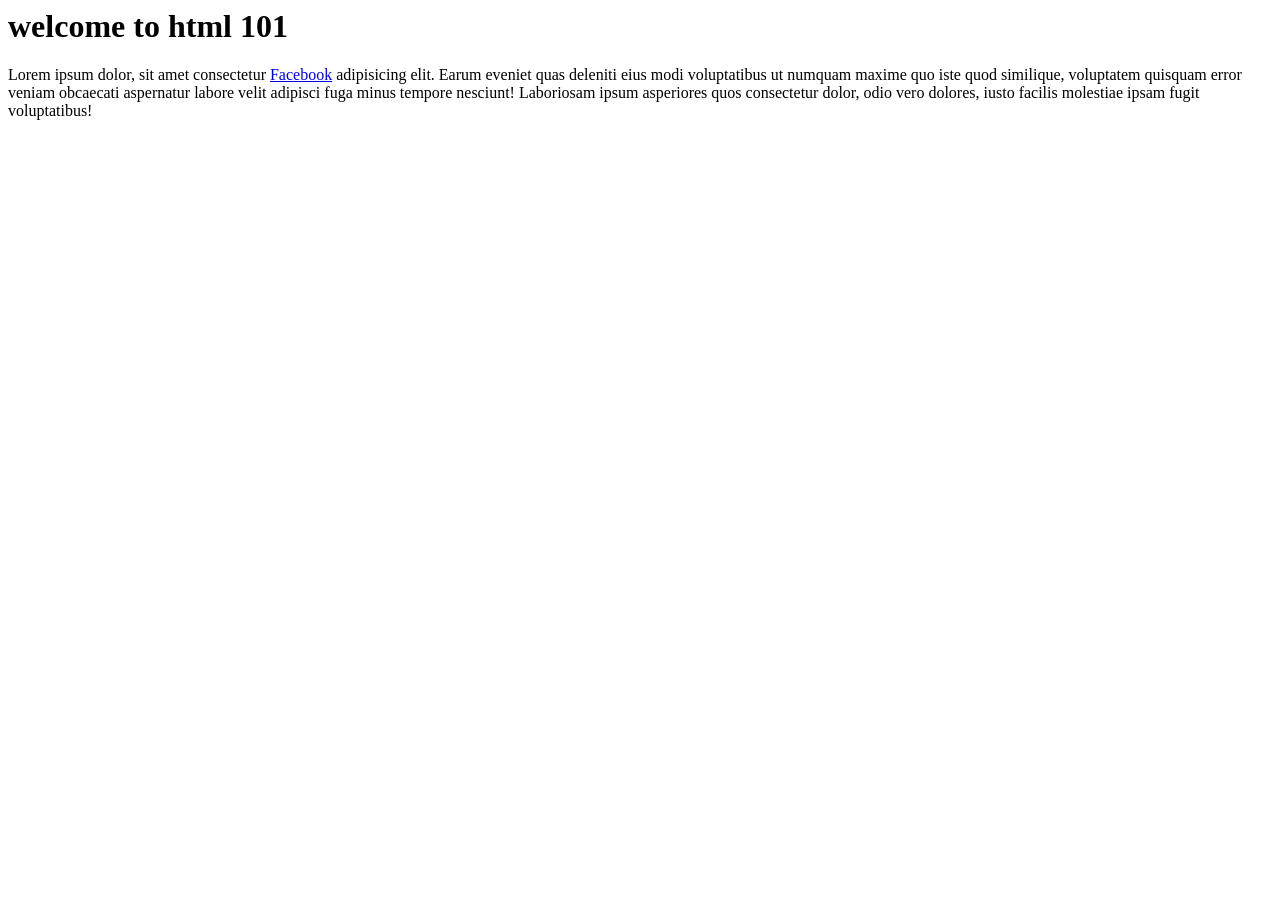
==== index.html @ e1a5ba74 "my first commit" ====
<html>
    <head>
        <title>homepage</title>
    </head>
    <body>
       
         <div>
 <h1>welcome to html 101</h1>
        <p>Lorem ipsum dolor, sit amet consectetur <a href="https://www.facebook.com">Facebook</a> adipisicing elit. Earum eveniet quas deleniti eius modi voluptatibus ut numquam maxime quo iste quod similique, voluptatem quisquam
       error veniam obcaecati aspernatur labore velit adipisci fuga minus tempore nesciunt! Laboriosam ipsum asperiores quos consectetur dolor, odio vero dolores,
         iusto facilis molestiae ipsam fugit voluptatibus!</p>
         </div>
     </body>
</html>
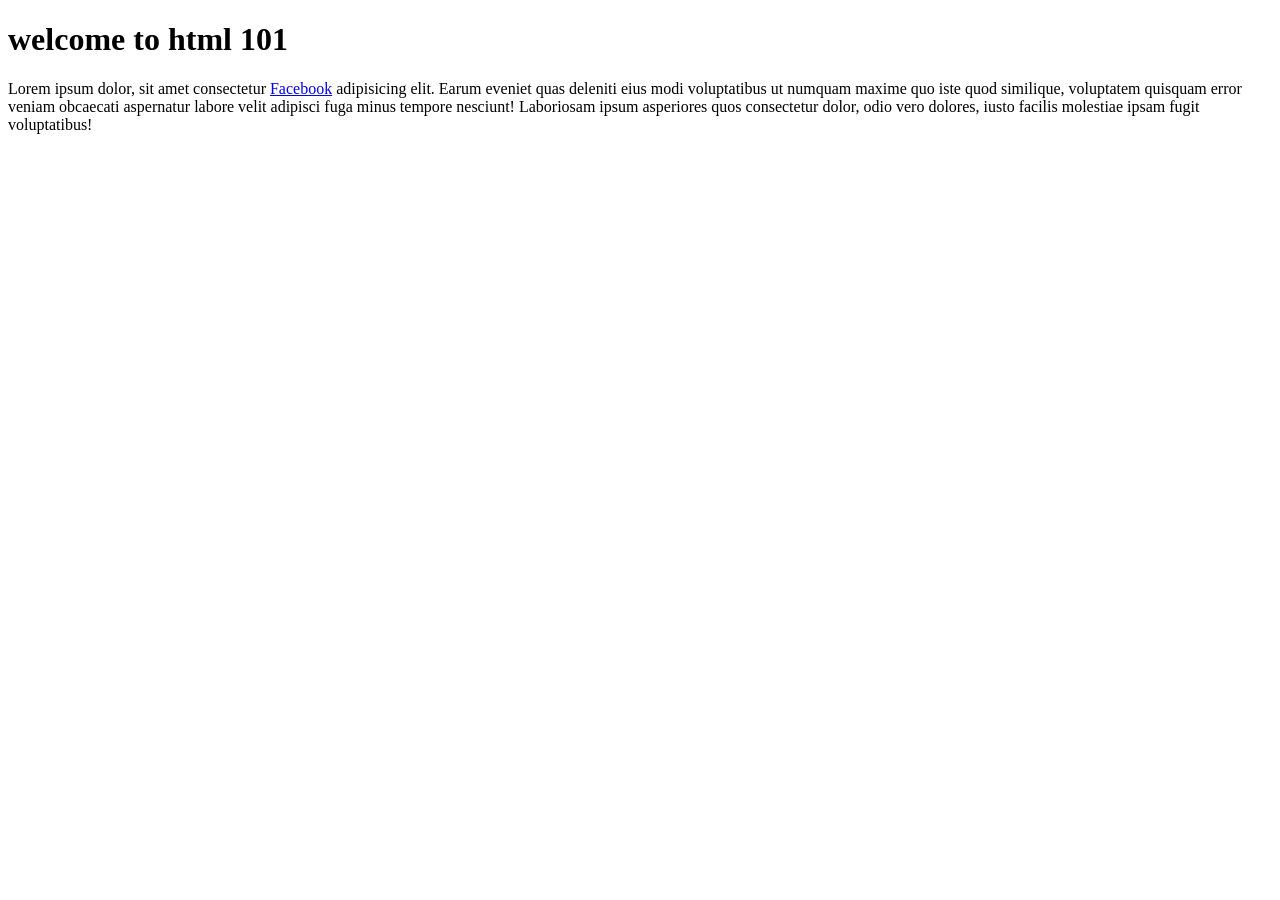
==== commit b417e441: ""my first commit"" ====
--- a/index.html
+++ b/index.html
@@ -1,15 +1,16 @@
-<html>
-    <head>
-        <title>homepage</title>
-    </head>
-    <body>
-       
-         <div>
+<!DOCTYPE html>
+<html lang="en">
+<head>
+    <meta charset="UTF-8">
+    <meta name="viewport" content="width=device-width, initial-scale=1.0">
+    <title>Document</title>
+</head>
+<body>
+ <div>
  <h1>welcome to html 101</h1>
-        <p>Lorem ipsum dolor, sit amet consectetur <a href="https://www.facebook.com">Facebook</a> adipisicing elit. Earum eveniet quas deleniti eius modi voluptatibus ut numquam maxime quo iste quod similique, voluptatem quisquam
-       error veniam obcaecati aspernatur labore velit adipisci fuga minus tempore nesciunt! Laboriosam ipsum asperiores quos consectetur dolor, odio vero dolores,
-         iusto facilis molestiae ipsam fugit voluptatibus!</p>
-         </div>
-     </body>
-</html>
- +    <p>Lorem ipsum dolor, sit amet consectetur <a href="https://www.facebook.com">Facebook</a> adipisicing elit. Earum eveniet quas deleniti eius modi voluptatibus ut numquam maxime quo iste quod similique, voluptatem quisquam
+   error veniam obcaecati aspernatur labore velit adipisci fuga minus tempore nesciunt! Laboriosam ipsum asperiores quos consectetur dolor, odio vero dolores,
+ iusto facilis molestiae ipsam fugit voluptatibus!</p>
+ </div>
+</body>
+</html>
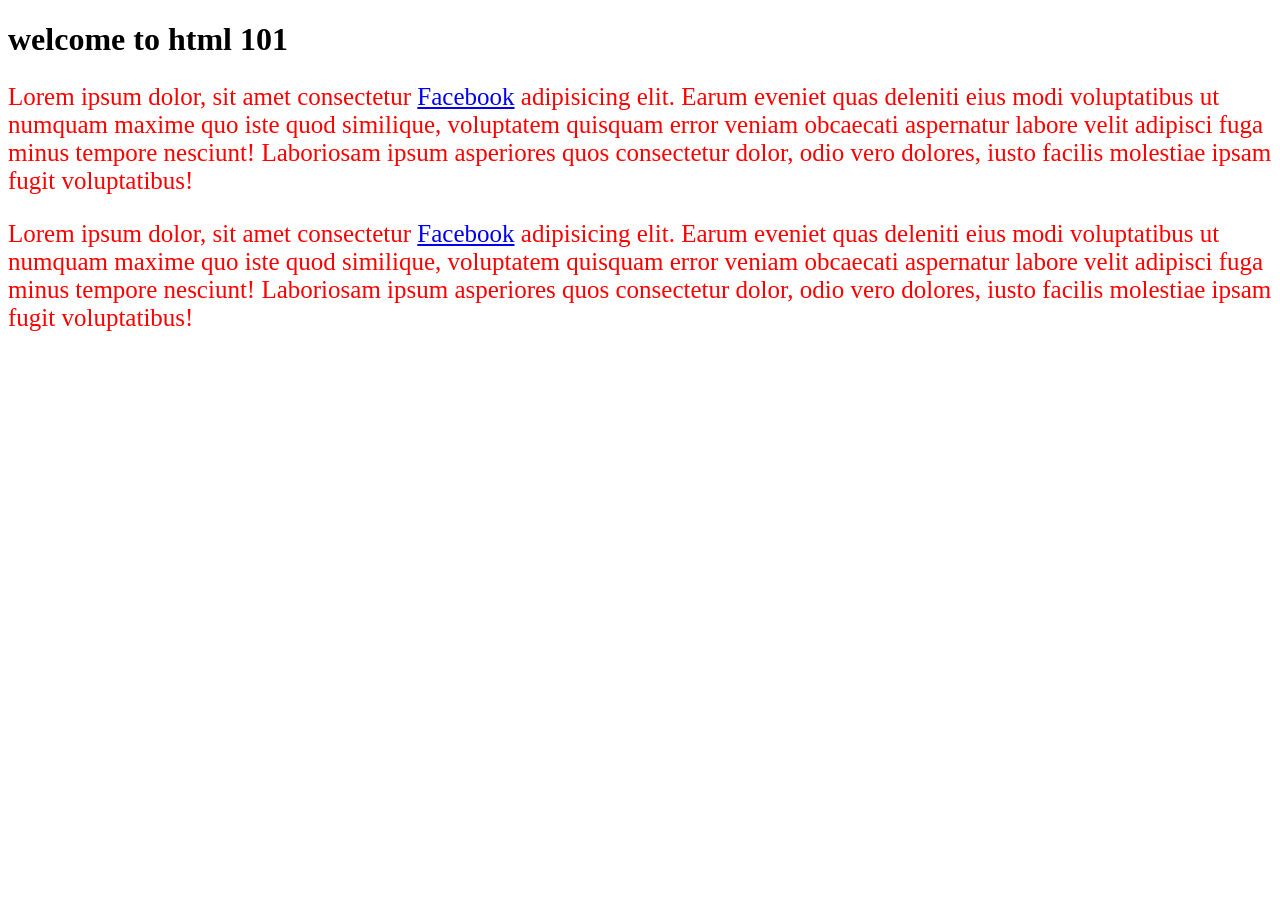
==== commit d7c412a3: "first commit" ====
--- a/index.html
+++ b/index.html
@@ -3,12 +3,16 @@
 <head>
     <meta charset="UTF-8">
     <meta name="viewport" content="width=device-width, initial-scale=1.0">
-    <title>Document</title>
-</head>
+    <title>about page</title>
+    <link rel="stylesheet" href="style.css">
+    </head>
 <body>
- <div>
+    <div>
  <h1>welcome to html 101</h1>
     <p>Lorem ipsum dolor, sit amet consectetur <a href="https://www.facebook.com">Facebook</a> adipisicing elit. Earum eveniet quas deleniti eius modi voluptatibus ut numquam maxime quo iste quod similique, voluptatem quisquam
+   error veniam obcaecati aspernatur labore velit adipisci fuga minus tempore nesciunt! Laboriosam ipsum asperiores quos consectetur dolor, odio vero dolores,
+ iusto facilis molestiae ipsam fugit voluptatibus!</p>
+ <p >Lorem ipsum dolor, sit amet consectetur <a href="https://www.facebook.com">Facebook</a> adipisicing elit. Earum eveniet quas deleniti eius modi voluptatibus ut numquam maxime quo iste quod similique, voluptatem quisquam
    error veniam obcaecati aspernatur labore velit adipisci fuga minus tempore nesciunt! Laboriosam ipsum asperiores quos consectetur dolor, odio vero dolores,
  iusto facilis molestiae ipsam fugit voluptatibus!</p>
  </div>
--- a/style.css
+++ b/style.css
@@ -0,0 +1,3 @@
+p{color: red;
+font-size: 25px
+}
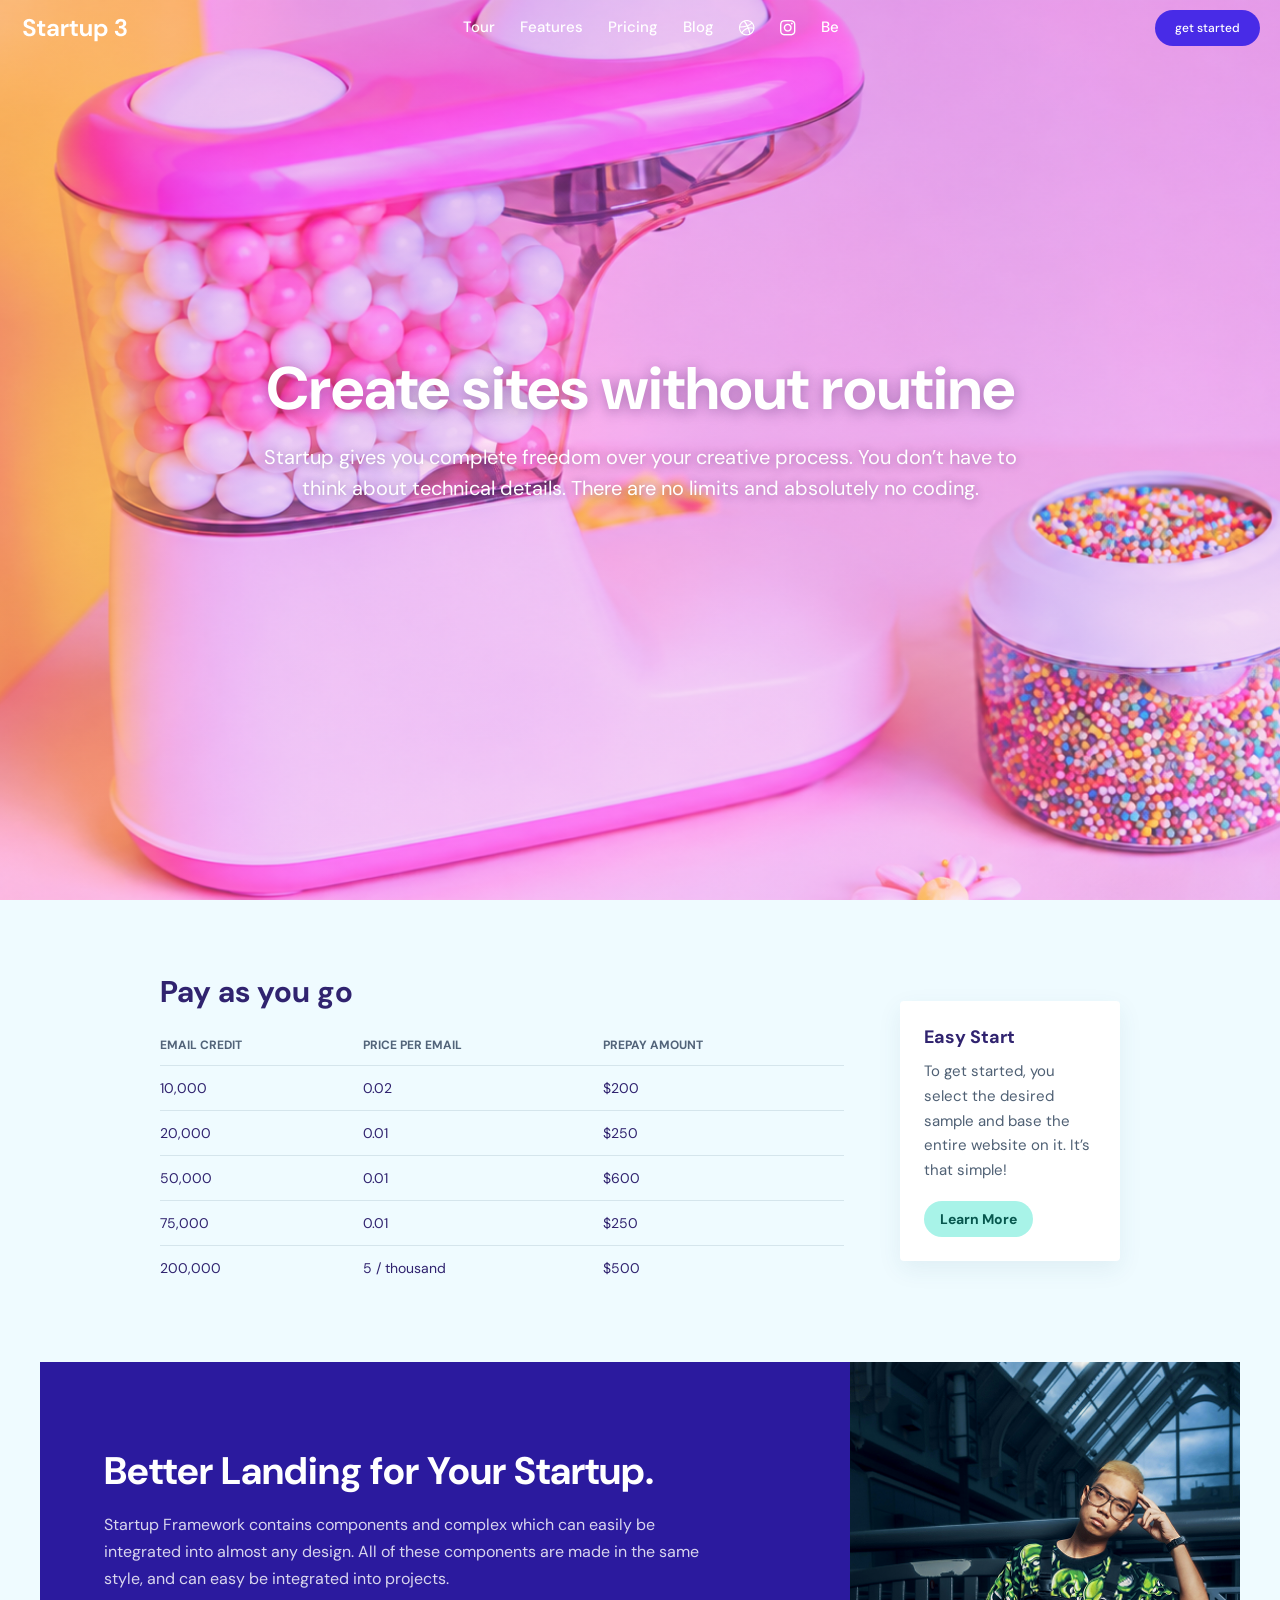
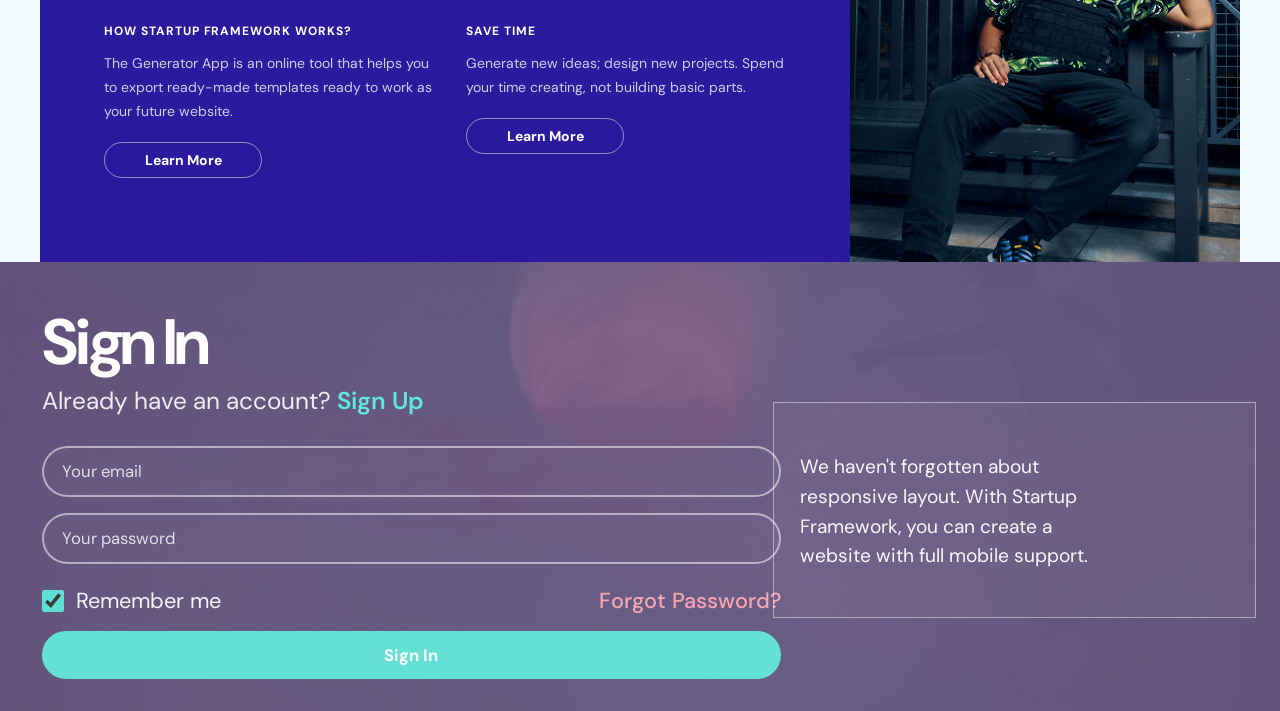
==== commit 84f26630: "Add landing page sections, images and gitignore" ====
--- a/index.html
+++ b/index.html
@@ -3,18 +3,129 @@
 <head>
     <meta charset="UTF-8">
     <meta name="viewport" content="width=device-width, initial-scale=1.0">
-    <title>about page</title>
+    <title>startup header13</title>
     <link rel="stylesheet" href="style.css">
-    </head>
+</head>
 <body>
-    <div>
- <h1>welcome to html 101</h1>
-    <p>Lorem ipsum dolor, sit amet consectetur <a href="https://www.facebook.com">Facebook</a> adipisicing elit. Earum eveniet quas deleniti eius modi voluptatibus ut numquam maxime quo iste quod similique, voluptatem quisquam
-   error veniam obcaecati aspernatur labore velit adipisci fuga minus tempore nesciunt! Laboriosam ipsum asperiores quos consectetur dolor, odio vero dolores,
- iusto facilis molestiae ipsam fugit voluptatibus!</p>
- <p >Lorem ipsum dolor, sit amet consectetur <a href="https://www.facebook.com">Facebook</a> adipisicing elit. Earum eveniet quas deleniti eius modi voluptatibus ut numquam maxime quo iste quod similique, voluptatem quisquam
-   error veniam obcaecati aspernatur labore velit adipisci fuga minus tempore nesciunt! Laboriosam ipsum asperiores quos consectetur dolor, odio vero dolores,
- iusto facilis molestiae ipsam fugit voluptatibus!</p>
+<main id="top">
+ <div class="bg">
+<header>
+<div class="logo-nav">
+<a href="#top" aria-label="Startup home"><img src="./images/white.png" alt="">
+ </a>
  </div>
-</body>
+ <nav aria-label="Main navigation">
+ <ul>
+  <li><a href="#top">Tour</a></li>
+  <li><a href="#features">Features</a></li>
+  <li><a href="#pricing">Pricing</a></li>
+  <li><a href="#">Blog</a></li>
+  <li><img src="./images/fa-dribbble.png" alt="Dribbble"></li>
+  <li><img src="./images/fa-instagram.png" alt="Instagram"></li>
+  <li><a href="#">Be</a></li>
+  </ul>
+  </nav>
+  <div class="call-to-action">
+  <button class="btn-sign">get started</button>
+  </div>
+</header>
+<section class="hero" aria-labelledby="hero-title">
+<h1 id="hero-title">Create sites without routine</h1>
+<p>Startup gives you complete freedom over your creative process. You don’t have to think about technical details. There are no limits and absolutely no coding.</p>
+</section>
+</div>
+<section class="content" id="pricing" aria-labelledby="pricing-title">
+ <div class="pricing-layout">
+ <div class="pricing-main">
+ <h2 id="pricing-title">Pay as you go</h2>
+ <div class="table-wrap">
+ <table class="pricing-table" aria-label="Pay as you go email pricing">
+ <thead>
+  <tr>
+  <th scope="col">Email credit</th>
+  <th scope="col">Price per email</th>
+  <th scope="col">Prepay amount</th>
+  </tr>
+ </thead>
+ <tbody>
+  <tr><td>10,000</td><td>0.02</td><td>$200</td></tr>
+ <tr><td>20,000</td><td>0.01</td><td>$250</td></tr>
+ <tr><td>50,000</td><td>0.01</td><td>$600</td></tr>
+  <tr><td>75,000</td><td>0.01</td><td>$250</td></tr>
+  <tr><td>200,000</td><td>5 / thousand</td><td>$500</td></tr>
+ </tbody>
+ </table>
+  </div>
+</div>
+<aside class="easy-start">
+ <h3>Easy Start</h3>
+ <p>To get started, you select the desired sample and base the entire website on it. It’s that simple!</p>
+ <a href="#" class="learn-more">Learn More</a>
+ </aside>
+ </div>
+</section>
+<section class="feature-showcase" id="features" aria-labelledby="features-title">
+   <div class="feature-layout">
+   <div class="feature-copy">
+   <h2 id="features-title">Better Landing for Your Startup.</h2>
+   <p class="feature-intro">Startup Framework contains components and complex which can easily be integrated into almost any design. All of these components are made in the same style, and can easy be integrated into projects.</p>
+
+ <div class="feature-points">
+  <article class="feature-point">
+  <h3>How Startup Framework Works?</h3>
+  <p>The Generator App is an online tool that helps you to export ready-made templates ready to work as your future website.</p>
+  <a class="feature-link" href="#pricing">Learn More</a>
+ </article>
+
+ <article class="feature-point">
+    <h3>Save Time</h3>
+    <p>Generate new ideas; design new projects. Spend your time creating, not building basic parts.</p>
+    <a class="feature-link" href="#pricing">Learn More</a>
+    </article>
+    </div>
+ </div>
+
+ <div class="feature-photo">
+    <img src="./images/Image.png" alt="Person sitting on a bench under a glass roof" loading="lazy" decoding="async">
+  </div>
+  </div>
+</section>
+
+<section class="signin-section" aria-labelledby="signin-title">
+ <div class="signin-layout">
+ <div class="signin-form-wrap">
+ <h2 id="signin-title">Sign In</h2>
+ <p class="signin-subtitle">Already have an account? <a href="#">Sign Up</a></p>
+
+ <form class="signin-form" action="#">
+ <div class="field-group">
+ <label class="sr-only" for="signin-email">Your email</label>
+  <input id="signin-email" type="email" name="email" placeholder="Your email" aria-label="Your email">
+ </div>
+
+ <div class="field-group">
+    <label class="sr-only" for="signin-password">Your password</label>
+    <input id="signin-password" type="password" name="password" placeholder="Your password" aria-label="Your password">
+ </div>
+
+ <div class="signin-meta">
+    <label class="remember-me" for="remember-me-check">
+    <input id="remember-me-check" type="checkbox" checked>
+    <span>Remember me</span>
+  </label>
+
+  <a href="#" class="forgot-link">Forgot Password?</a>
+  </div>
+
+  <button type="submit" class="signin-button">Sign In</button>
+  </form>
+  </div>
+
+<aside class="signin-note" aria-label="Responsive layout note">
+ <p>We haven't forgotten about responsive layout. With Startup Framework, you can create a website with full mobile support.</p>
+ </aside>
+ </div>
+</section>
+</main>
+ </body>
 </html>
--- a/style.css
+++ b/style.css
@@ -1,3 +1,538 @@
-p{color: red;
-font-size: 25px
-}+@import url('https://fonts.googleapis.com/css2?family=DM+Sans:ital,opsz,wght@0,9..40,100..1000;1,9..40,100..1000&display=swap');
+*{
+ font-family: 'DM Sans', sans-serif;
+}
+html, body{
+ margin: 0 !important;
+ padding: 0 !important;
+}
+
+.bg{
+  min-height: 100vh;
+  background-color: #f3a9e7;
+  background-image:
+  linear-gradient(rgba(242, 104, 211, 0.25),
+  rgba(255, 198, 231, 0.25)),
+   url("./images/image\ background.png");
+  background-position: center;
+  background-size: cover;
+  background-repeat: no-repeat;
+  margin-top:0;
+  position: relative;
+ }
+ 
+header {
+display: flex;
+justify-content: space-between;
+}
+
+ nav ul {
+ display:flex;
+ }
+
+ nav ul li {
+ list-style: none;
+ margin-right: 25px;
+ }
+
+ nav ul li a {
+ text-decoration: none;
+ cursor: pointer;
+ color: #FFFFFF;
+ font-weight:500;
+ font-size: 15px;
+ }
+ .logo-nav{
+  margin: 18px 0px 0px 20px;
+  }
+
+ nav ul li img{
+ margin: 4px 0 0 0;
+ }
+   
+ .btn-sign{
+  outline: none;
+  box-shadow: none;
+  border: 0;
+  background:#ffffff;
+  color:#ffffff;
+  font-weight:500;
+  cursor: pointer;
+  font-size: 12px;
+  background-color: #482BE7;
+  padding:10px 20px;
+  border-radius:25px;
+  margin:  10px 20px 0 0;
+ }
+
+ .btn-sign:hover{
+  outline: none;
+  box-shadow: none;
+  border: 0;
+  background-color: #361bbd;
+  transform: translateY(-2px);
+  font-weight:500;
+  cursor: pointer;
+  font-size: 12px;
+  padding:10px 20px;
+  border-radius:25px;
+  margin:  10px 20px 0 0;
+} 
+
+ .hero{
+  position: absolute;
+  top: 50%;
+  left: 50%;
+  transform: translate(-50%, -50%);
+  text-align: center;
+  width: min(90vw, 760px);
+ }
+
+ .hero h1{
+  font-size: 60px;
+  line-height: 1.1;
+  color:#FFFFFF;
+  margin: 0;
+  text-shadow: 0 2px 14px rgba(54, 16, 85, 0.4);
+ }
+
+ .hero p{
+  font-size: 20px;
+  line-height: 1.55;
+  color:#FFFFFF;
+  margin: 20px 0;
+  margin-bottom:40px;
+  text-shadow: 0 1px 10px rgba(54, 16, 85, 0.45);
+ }
+
+ .content{
+  padding: 72px 24px;
+  background-color: #effbff;
+  background-repeat: no-repeat;
+  background-position: center;
+  background-size: cover;
+ }
+
+ .pricing-layout{
+  display: grid;
+  grid-template-columns: minmax(0, 1fr) 220px;
+  align-items: center;
+  gap: 56px;
+  max-width: 960px;
+  margin: 0 auto;
+ }
+
+ .pricing-main h2{
+  margin: 0 0 26px;
+  color: #30236f;
+  font-size: 30px;
+ }
+
+ .table-wrap{
+  overflow-x: auto;
+ }
+
+ .pricing-table{
+  width: 100%;
+  min-width: 440px;
+  border-collapse: collapse;
+  color: #30236f;
+  text-align: left;
+ }
+
+ .pricing-table th{
+  padding: 0 14px 12px 0;
+  border-bottom: 1px solid #d5e5ec;
+  color: #52647a;
+  font-size: 12px;
+  font-weight: 700;
+  text-transform: uppercase;
+ }
+
+ .pricing-table td{
+  padding: 13px 14px 13px 0;
+  border-bottom: 1px solid #d5e5ec;
+  font-size: 14px;
+ }
+
+ .pricing-table tbody tr:last-child td{
+  border-bottom: 0;
+ }
+
+ .easy-start{
+  padding: 24px;
+  border-radius: 4px;
+  background-color: #ffffff;
+  box-shadow: 0 8px 24px rgba(35, 91, 112, 0.08);
+ }
+
+ .easy-start h3{
+  margin: 0 0 10px;
+  color: #30236f;
+  font-size: 18px;
+ }
+
+ .easy-start p{
+  margin: 0 0 18px;
+  color: #4f6074;
+  font-size: 15px;
+  line-height: 1.65;
+ }
+
+ .learn-more{
+  display: inline-block;
+  padding: 9px 16px;
+  border-radius: 20px;
+  background-color: #a8f3e8;
+  color: #07574e;
+  font-size: 14px;
+  font-weight: 700;
+  text-decoration: none;
+ }
+
+ .learn-more:hover{
+  background-color: #79e7d4;
+ }
+
+body {
+  overflow-x: hidden;
+}
+
+.feature-showcase{
+  padding: 0;
+  background-color: #effbff;
+}
+
+.feature-layout{
+  display: grid;
+  grid-template-columns: minmax(0, 2.7fr) minmax(0, 1.3fr);
+  max-width: 1200px;
+  margin: 0 auto;
+  background-color: #2b1a9e;
+  color: #ffffff;
+  min-height: 500px;
+}
+
+.feature-copy{
+  padding: 56px 52px 52px 64px;
+  display: flex;
+  flex-direction: column;
+  justify-content: center;
+}
+
+.feature-copy h2{
+  margin: 0 0 18px;
+  font-size: clamp(2.1rem, 3vw, 3.2rem);
+  line-height: 1.1;
+  font-weight: 700;
+  color: #ffffff;
+}
+
+.feature-intro{
+  max-width: 620px;
+  margin: 0 0 30px;
+  color: rgba(255, 255, 255, 0.82);
+  font-size: 16px;
+  line-height: 1.7;
+}
+
+.feature-points{
+  display: grid;
+  grid-template-columns: repeat(2, minmax(0, 1fr));
+  gap: 28px 30px;
+}
+
+.feature-point h3{
+  margin: 0 0 12px;
+  font-size: 12px;
+  line-height: 1.5;
+  letter-spacing: 0.08em;
+  text-transform: uppercase;
+  font-weight: 700;
+  color: #ffffff;
+}
+
+.feature-point p{
+  margin: 0 0 18px;
+  color: rgba(255, 255, 255, 0.78);
+  font-size: 14px;
+  line-height: 1.7;
+}
+
+.feature-link{
+  display: inline-flex;
+  align-items: center;
+  justify-content: center;
+  min-width: 120px;
+  padding: 8px 18px;
+  border: 1px solid rgba(255, 255, 255, 0.5);
+  border-radius: 999px;
+  color: #ffffff;
+  background: transparent;
+  font-size: 14px;
+  font-weight: 700;
+  text-decoration: none;
+  transition: all 0.2s ease;
+}
+
+.feature-link:hover,
+.feature-link:focus-visible {
+  background: rgba(255, 255, 255, 0.14);
+  border-color: rgba(255, 255, 255, 0.8);
+  text-decoration: none;
+}
+
+.feature-photo{
+  position: relative;
+  min-height: 100%;
+  overflow: hidden;
+}
+
+.feature-photo img{
+  position: absolute;
+  inset: 0;
+  width: 100%;
+  height: 100%;
+  object-fit: cover;
+  object-position: center;
+  display: block;
+  filter: contrast(1.08) brightness(0.96);
+}
+
+.signin-section {
+  position: relative;
+  padding: 52px 24px 32px;
+  background-image:
+    linear-gradient(rgba(89, 62, 122, 0.72), rgba(89, 62, 122, 0.72)),
+    url("./images/Background.png");
+  background-position: center;
+  background-size: cover;
+  background-repeat: no-repeat;
+  overflow: hidden;
+}
+
+.signin-layout {
+  max-width: 1280px;
+  margin: 0 auto;
+  display: grid;
+  grid-template-columns: minmax(0, 1.55fr) minmax(0, 0.9fr);
+  gap: clamp(40px, 5vw, 110px);
+  align-items: center;
+}
+
+.signin-form-wrap {
+  width: min(100%, 860px);
+  padding-left: 18px;
+}
+
+.signin-form-wrap h2 {
+  margin: 0 0 12px;
+  color: #ffffff;
+  font-size: clamp(3.2rem, 5vw, 6rem);
+  line-height: 0.9;
+  font-weight: 700;
+  letter-spacing: -0.05em;
+}
+
+.signin-subtitle {
+  margin: 0 0 28px;
+  color: rgba(255, 255, 255, 0.9);
+  font-size: clamp(1.3rem, 1.9vw, 2rem);
+  line-height: 1.4;
+}
+
+.signin-subtitle a {
+  color: #5fe8df;
+  text-decoration: none;
+  font-weight: 600;
+}
+
+.signin-form {
+  display: flex;
+  flex-direction: column;
+  gap: 16px;
+}
+
+.field-group input {
+  width: 100%;
+  box-sizing: border-box;
+  padding: 12px 18px;
+  border-radius: 999px;
+  border: 2px solid rgba(255, 255, 255, 0.52);
+  background: rgba(255, 255, 255, 0.02);
+  color: #ffffff;
+  font-size: clamp(0.95rem, 1.3vw, 1.4rem);
+  line-height: 1.4;
+  outline: none;
+  transition: border-color 0.2s ease, box-shadow 0.2s ease, background-color 0.2s ease;
+}
+
+.field-group input::placeholder {
+  color: rgba(255, 255, 255, 0.8);
+}
+
+.field-group input:focus {
+  border-color: rgba(140, 233, 255, 0.95);
+  box-shadow: 0 0 0 3px rgba(110, 224, 255, 0.2);
+  background: rgba(255, 255, 255, 0.04);
+}
+
+.signin-meta {
+  display: flex;
+  align-items: center;
+  justify-content: space-between;
+  gap: 18px;
+  margin-top: 6px;
+  color: #ffffff;
+  font-size: clamp(1.2rem, 1.7vw, 1.8rem);
+}
+
+.remember-me {
+  display: inline-flex;
+  align-items: center;
+  gap: 12px;
+  color: rgba(255, 255, 255, 0.94);
+  cursor: pointer;
+}
+
+.remember-me input {
+  width: 22px;
+  height: 22px;
+  accent-color: #5fe0d4;
+  margin: 0;
+}
+
+.forgot-link {
+  color: #f9a6b3;
+  text-decoration: none;
+  font-weight: 500;
+}
+
+.signin-button {
+  display: inline-flex;
+  align-items: center;
+  justify-content: center;
+  width: 100%;
+  min-height: 48px;
+  padding: 10px 20px;
+  border-radius: 999px;
+  border: 0;
+  background: #63e1d5;
+  color: #ffffff;
+  font-size: clamp(1rem, 1.3vw, 1.5rem);
+  font-weight: 700;
+  cursor: pointer;
+  transition: background-color 0.2s ease, transform 0.2s ease;
+}
+
+.signin-button:hover,
+.signin-button:focus-visible {
+  background: #4adcc8;
+  transform: translateY(-1px);
+}
+
+.signin-note {
+  width: min(100%, 430px);
+  justify-self: end;
+  align-self: center;
+  display: flex;
+  align-items: center;
+  min-height: 170px;
+  padding: 24px 26px 20px;
+  border: 1px solid rgba(255, 255, 255, 0.45);
+  background: rgba(255, 255, 255, 0.04);
+  margin-top: 26px;
+  margin-left: 58px;
+}
+
+.signin-note p {
+  margin: 0;
+  color: rgba(255, 255, 255, 0.96);
+  font-size: clamp(1.15rem, 1.5vw, 1.8rem);
+  line-height: 1.55;
+  max-width: 320px;
+}
+
+.sr-only {
+  position: absolute;
+  width: 1px;
+  height: 1px;
+  padding: 0;
+  margin: -1px;
+  overflow: hidden;
+  clip: rect(0, 0, 0, 0);
+  white-space: nowrap;
+  border: 0;
+}
+
+@media (max-width: 700px){
+  .hero h1{
+   font-size: 36px;
+  }
+
+  .hero p{
+   font-size: 17px;
+  }
+
+  .content{
+   padding: 48px 20px;
+   background-repeat: no-repeat;
+   background-position: center;
+   background-size: cover;
+  }
+
+  .pricing-layout{
+   grid-template-columns: 1fr;
+   gap: 28px;
+  }
+
+  .pricing-main h2{
+   font-size: 26px;
+  }
+
+  .feature-layout{
+   grid-template-columns: 1fr;
+   min-height: auto;
+  }
+
+  .feature-copy{
+   padding: 32px 24px;
+  }
+
+  .feature-copy h2{
+   font-size: 28px;
+  }
+
+  .feature-points{
+   grid-template-columns: 1fr;
+   gap: 24px;
+  }
+
+  .feature-photo{
+   min-height: 360px;
+  }
+
+  .signin-section {
+    padding: 72px 20px;
+  }
+
+  .signin-layout {
+    grid-template-columns: 1fr;
+    gap: 30px;
+  }
+
+  .signin-form-wrap,
+  .signin-note {
+    width: 100%;
+    justify-self: stretch;
+  }
+
+  .signin-meta {
+    flex-wrap: wrap;
+    justify-content: space-between;
+  }
+
+  .signin-button {
+    width: 100%;
+  }
+ }
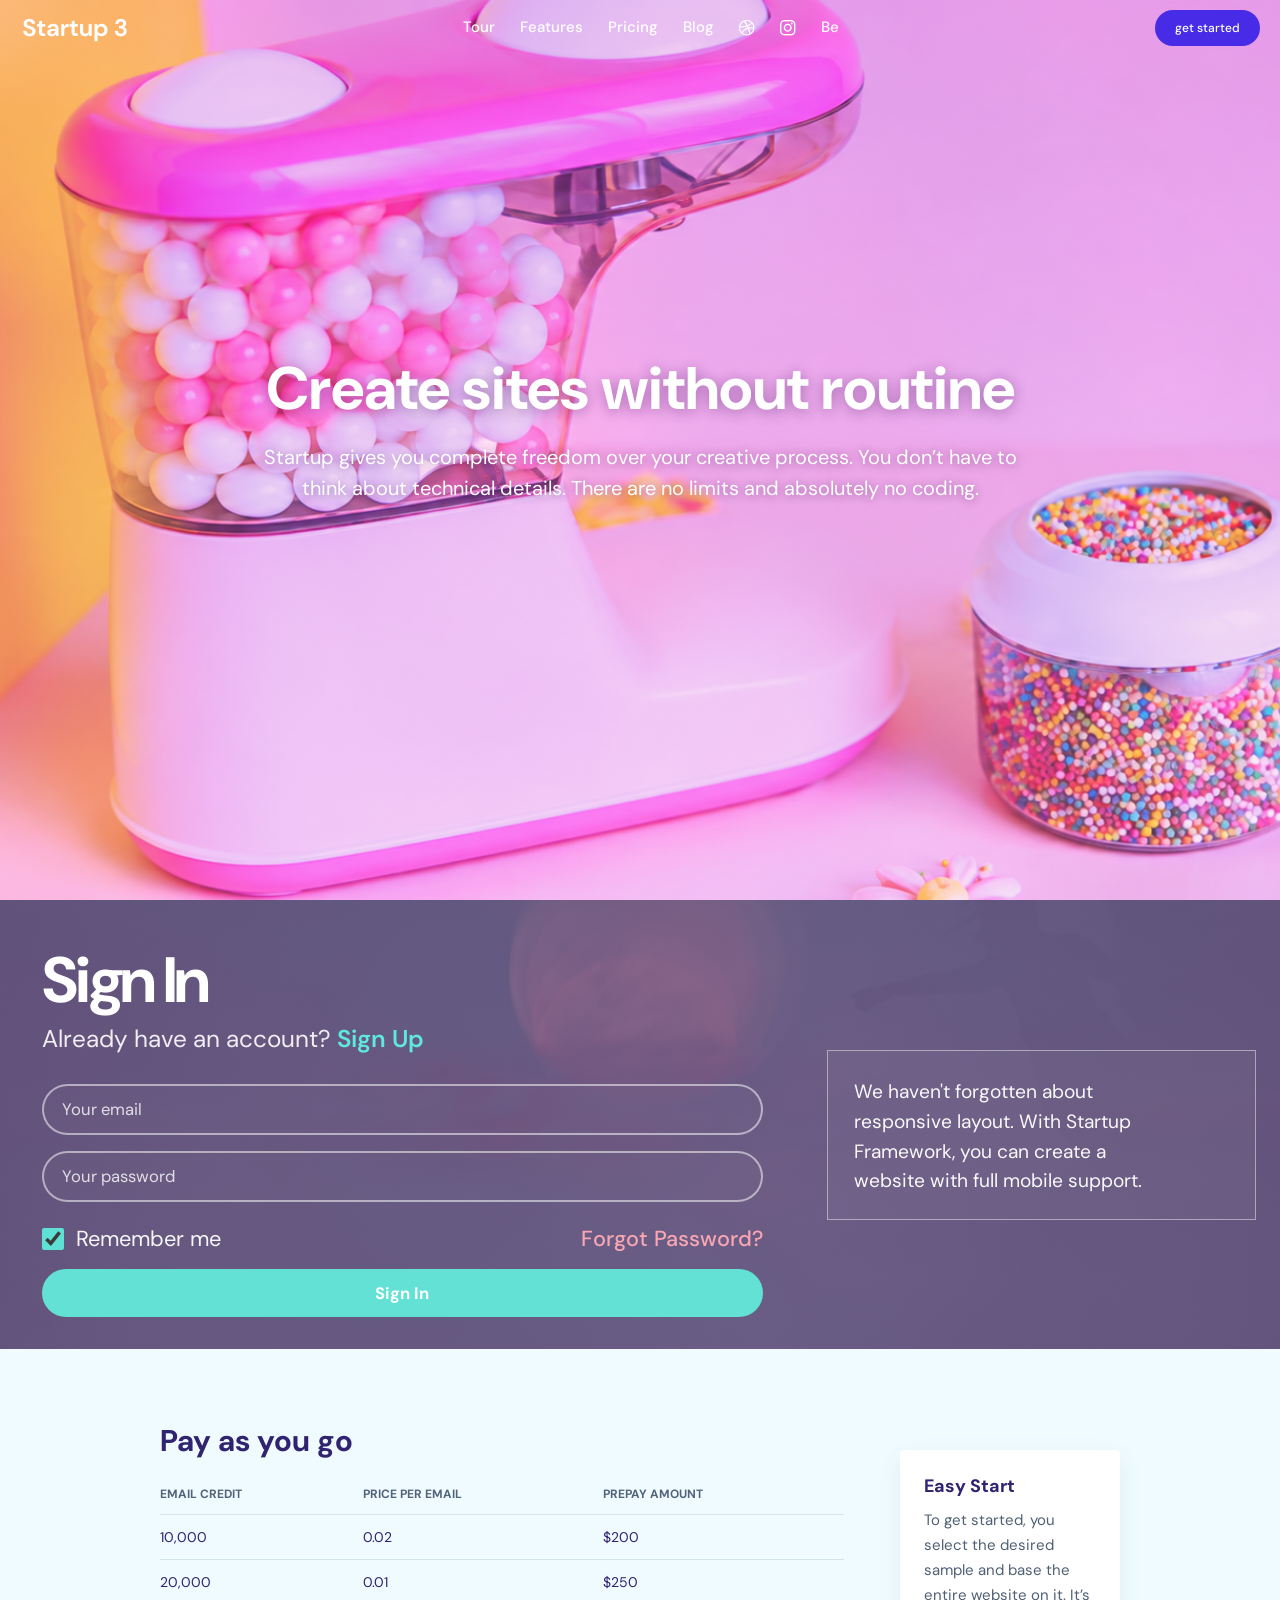
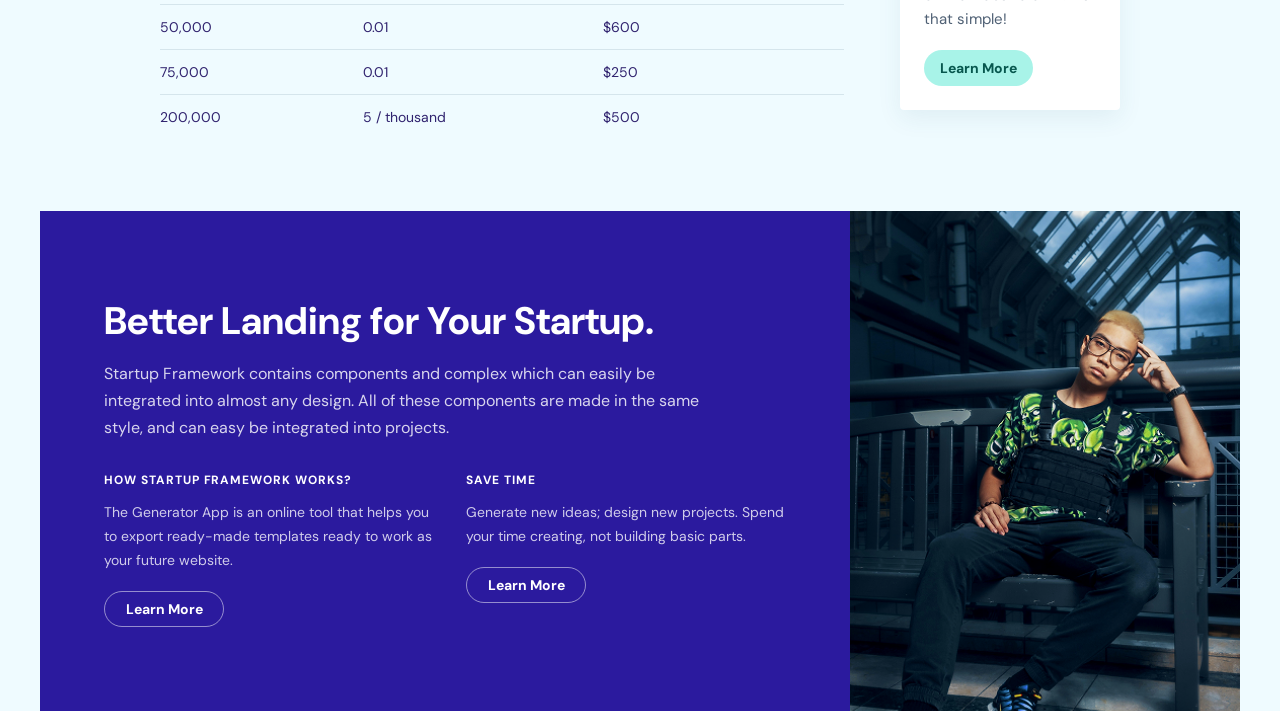
==== commit 6d95953e: "Improve responsive layout and move sign-in section" ====
--- a/index.html
+++ b/index.html
@@ -34,6 +34,41 @@
 <p>Startup gives you complete freedom over your creative process. You don’t have to think about technical details. There are no limits and absolutely no coding.</p>
 </section>
 </div>
+<section class="signin-section" aria-labelledby="signin-title">
+ <div class="signin-layout">
+ <div class="signin-form-wrap">
+ <h2 id="signin-title">Sign In</h2>
+ <p class="signin-subtitle">Already have an account? <a href="#">Sign Up</a></p>
+
+ <form class="signin-form" action="#">
+ <div class="field-group">
+ <label class="sr-only" for="signin-email">Your email</label>
+  <input id="signin-email" type="email" name="email" placeholder="Your email" aria-label="Your email">
+ </div>
+
+ <div class="field-group">
+    <label class="sr-only" for="signin-password">Your password</label>
+    <input id="signin-password" type="password" name="password" placeholder="Your password" aria-label="Your password">
+ </div>
+
+ <div class="signin-meta">
+    <label class="remember-me" for="remember-me-check">
+    <input id="remember-me-check" type="checkbox" checked>
+    <span>Remember me</span>
+  </label>
+
+  <a href="#" class="forgot-link">Forgot Password?</a>
+  </div>
+
+  <button type="submit" class="signin-button">Sign In</button>
+  </form>
+  </div>
+
+<aside class="signin-note" aria-label="Responsive layout note">
+ <p>We haven't forgotten about responsive layout. With Startup Framework, you can create a website with full mobile support.</p>
+ </aside>
+ </div>
+</section>
 <section class="content" id="pricing" aria-labelledby="pricing-title">
  <div class="pricing-layout">
  <div class="pricing-main">
@@ -91,41 +126,6 @@
   </div>
 </section>
 
-<section class="signin-section" aria-labelledby="signin-title">
- <div class="signin-layout">
- <div class="signin-form-wrap">
- <h2 id="signin-title">Sign In</h2>
- <p class="signin-subtitle">Already have an account? <a href="#">Sign Up</a></p>
-
- <form class="signin-form" action="#">
- <div class="field-group">
- <label class="sr-only" for="signin-email">Your email</label>
-  <input id="signin-email" type="email" name="email" placeholder="Your email" aria-label="Your email">
- </div>
-
- <div class="field-group">
-    <label class="sr-only" for="signin-password">Your password</label>
-    <input id="signin-password" type="password" name="password" placeholder="Your password" aria-label="Your password">
- </div>
-
- <div class="signin-meta">
-    <label class="remember-me" for="remember-me-check">
-    <input id="remember-me-check" type="checkbox" checked>
-    <span>Remember me</span>
-  </label>
-
-  <a href="#" class="forgot-link">Forgot Password?</a>
-  </div>
-
-  <button type="submit" class="signin-button">Sign In</button>
-  </form>
-  </div>
-
-<aside class="signin-note" aria-label="Responsive layout note">
- <p>We haven't forgotten about responsive layout. With Startup Framework, you can create a website with full mobile support.</p>
- </aside>
- </div>
-</section>
 </main>
  </body>
 </html>
--- a/style.css
+++ b/style.css
@@ -1,8 +1,9 @@
 @import url('https://fonts.googleapis.com/css2?family=DM+Sans:ital,opsz,wght@0,9..40,100..1000;1,9..40,100..1000&display=swap');
 *{
+ box-sizing: border-box;
  font-family: 'DM Sans', sans-serif;
 }
-html, body{
+html, body{ 
  margin: 0 !important;
  padding: 0 !important;
 }
@@ -322,6 +323,7 @@
 
 .signin-form-wrap {
   width: min(100%, 860px);
+  box-sizing: border-box;
   padding-left: 18px;
 }
 
@@ -433,6 +435,7 @@
 
 .signin-note {
   width: min(100%, 430px);
+  box-sizing: border-box;
   justify-self: end;
   align-self: center;
   display: flex;
@@ -441,8 +444,6 @@
   padding: 24px 26px 20px;
   border: 1px solid rgba(255, 255, 255, 0.45);
   background: rgba(255, 255, 255, 0.04);
-  margin-top: 26px;
-  margin-left: 58px;
 }
 
 .signin-note p {
@@ -465,74 +466,199 @@
   border: 0;
 }
 
-@media (max-width: 700px){
-  .hero h1{
-   font-size: 36px;
-  }
-
-  .hero p{
-   font-size: 17px;
-  }
-
-  .content{
-   padding: 48px 20px;
-   background-repeat: no-repeat;
-   background-position: center;
-   background-size: cover;
-  }
-
-  .pricing-layout{
-   grid-template-columns: 1fr;
-   gap: 28px;
-  }
-
-  .pricing-main h2{
-   font-size: 26px;
-  }
-
-  .feature-layout{
-   grid-template-columns: 1fr;
-   min-height: auto;
-  }
-
-  .feature-copy{
-   padding: 32px 24px;
-  }
-
-  .feature-copy h2{
-   font-size: 28px;
-  }
-
-  .feature-points{
-   grid-template-columns: 1fr;
-   gap: 24px;
-  }
-
-  .feature-photo{
-   min-height: 360px;
+@media (max-width: 700px)
+{ .bg {
+ min-height: 100vh;
+ min-height: 100svh;
+ display: flex;
+ flex-direction: column;
+}
+
+  header {
+  flex-direction: column;
+  align-items: center;
+  gap: 10px;
+  padding: 16px 16px 0;
+  }
+
+  .logo-nav {
+    margin: 0;
+  }
+
+  nav {
+    width: 100%;
+  }
+
+  nav ul {
+    flex-wrap: wrap;
+    justify-content: center;
+    gap: 10px 16px;
+    margin: 0;
+    padding: 0;
+  }
+
+  nav ul li {
+    margin: 0;
+  }
+
+  nav ul li a {
+    font-size: 14px;
+  }
+
+  nav ul li img {
+    display: block;
+    max-width: 20px;
+    height: auto;
+  }
+
+  .btn-sign,
+  .btn-sign:hover {
+    margin: 0;
+  }
+
+  .hero {
+    position: relative;
+    top: auto;
+    left: auto;
+    transform: none;
+    width: 100%;
+    box-sizing: border-box;
+    margin: auto 0;
+    padding: 40px 20px;
+  }
+
+  .hero h1 {
+    font-size: clamp(2rem, 8vw, 3rem);
+  }
+
+  .hero p {
+    font-size: clamp(1rem, 4vw, 1.125rem);
+    margin: 18px 0 0;
+  }
+
+  .content {
+    padding: 48px 20px;
+  }
+
+  .pricing-layout {
+    grid-template-columns: minmax(0, 1fr);
+    gap: 28px;
+  }
+
+  .pricing-main,
+  .easy-start {
+    min-width: 0;
+  }
+
+  .pricing-main h2 {
+    font-size: clamp(1.5rem, 6vw, 1.75rem);
+  }
+
+  .table-wrap {
+    max-width: 100%;
+  }
+
+  .feature-layout {
+    grid-template-columns: minmax(0, 1fr);
+    min-height: auto;
+  }
+
+  .feature-copy {
+    padding: clamp(28px, 7vw, 40px) 20px;
+  }
+
+  .feature-copy h2 {
+    font-size: clamp(1.75rem, 7vw, 2rem);
+  }
+
+  .feature-points {
+    grid-template-columns: minmax(0, 1fr);
+    gap: 24px;
+  }
+
+  .feature-photo {
+    min-height: clamp(220px, 65vw, 360px);
   }
 
   .signin-section {
-    padding: 72px 20px;
+    padding: 48px 20px;
   }
 
   .signin-layout {
-    grid-template-columns: 1fr;
-    gap: 30px;
-  }
-
-  .signin-form-wrap,
+    grid-template-columns: minmax(0, 1fr);
+    gap: 28px;
+  }
+
+  .signin-form-wrap {
+    width: 100%;
+    padding-left: 0;
+  }
+
+  .signin-form-wrap h2 {
+    font-size: clamp(3rem, 12vw, 5rem);
+  }
+
+  .signin-subtitle {
+    font-size: clamp(1.1rem, 4.5vw, 1.5rem);
+  }
+
+  .field-group input {
+    min-height: 48px;
+    font-size: 16px;
+  }
+
   .signin-note {
     width: 100%;
     justify-self: stretch;
+    min-height: 0;
+    padding: 20px;
+  }
+
+  .signin-note p {
+    font-size: clamp(1rem, 4vw, 1.25rem);
   }
 
   .signin-meta {
     flex-wrap: wrap;
     justify-content: space-between;
+    gap: 12px;
+    font-size: clamp(1rem, 4vw, 1.125rem);
   }
 
   .signin-button {
-    width: 100%;
-  }
- }
+    min-height: 48px;
+  }
+}
+
+@media (max-width: 380px) {
+  header {
+    padding-right: 12px;
+    padding-left: 12px;
+  }
+
+  nav ul {
+    gap: 8px 12px;
+  }
+
+  .hero {
+    padding-right: 16px;
+    padding-left: 16px;
+  }
+
+  .content,
+  .signin-section {
+    padding-right: 16px;
+    padding-left: 16px;
+  }
+
+  .feature-copy {
+    padding-right: 16px;
+    padding-left: 16px;
+  }
+
+  .signin-meta {
+    align-items: flex-start;
+    flex-direction: column;
+  }
+}
+ 
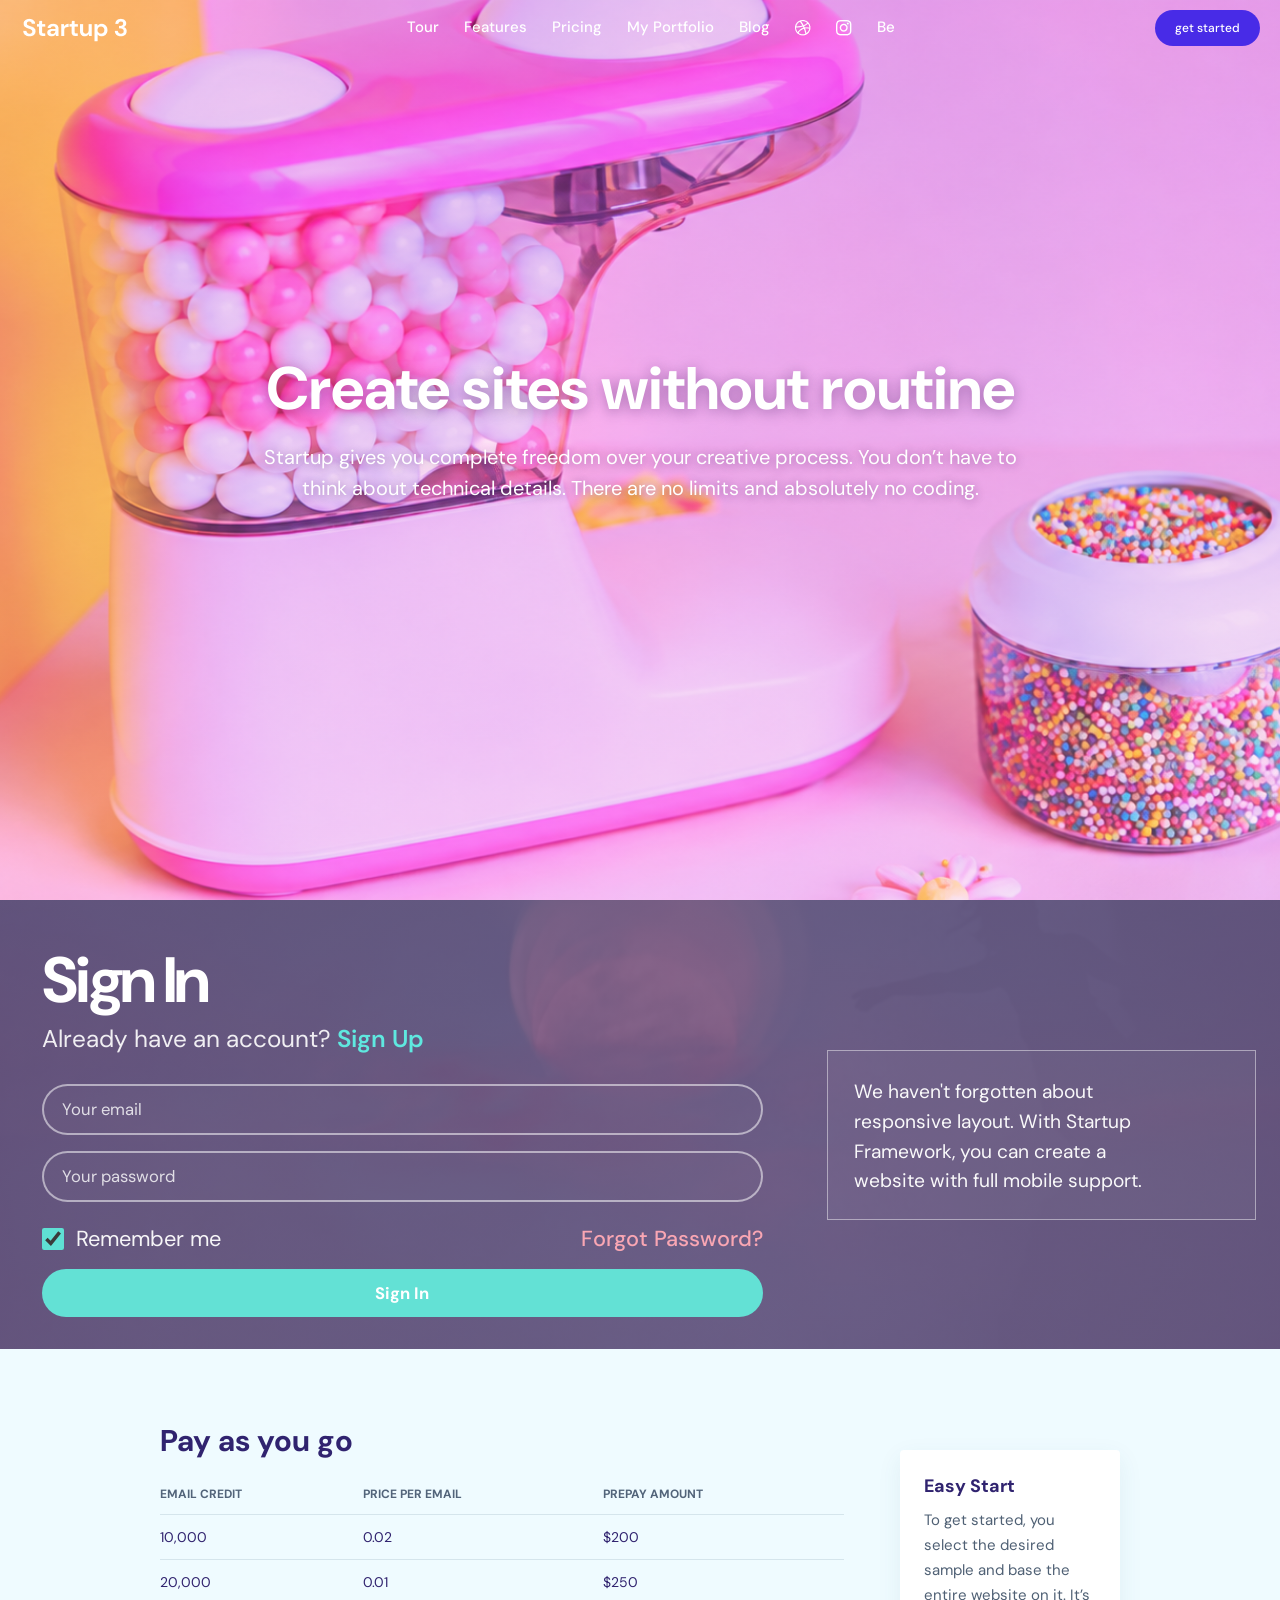
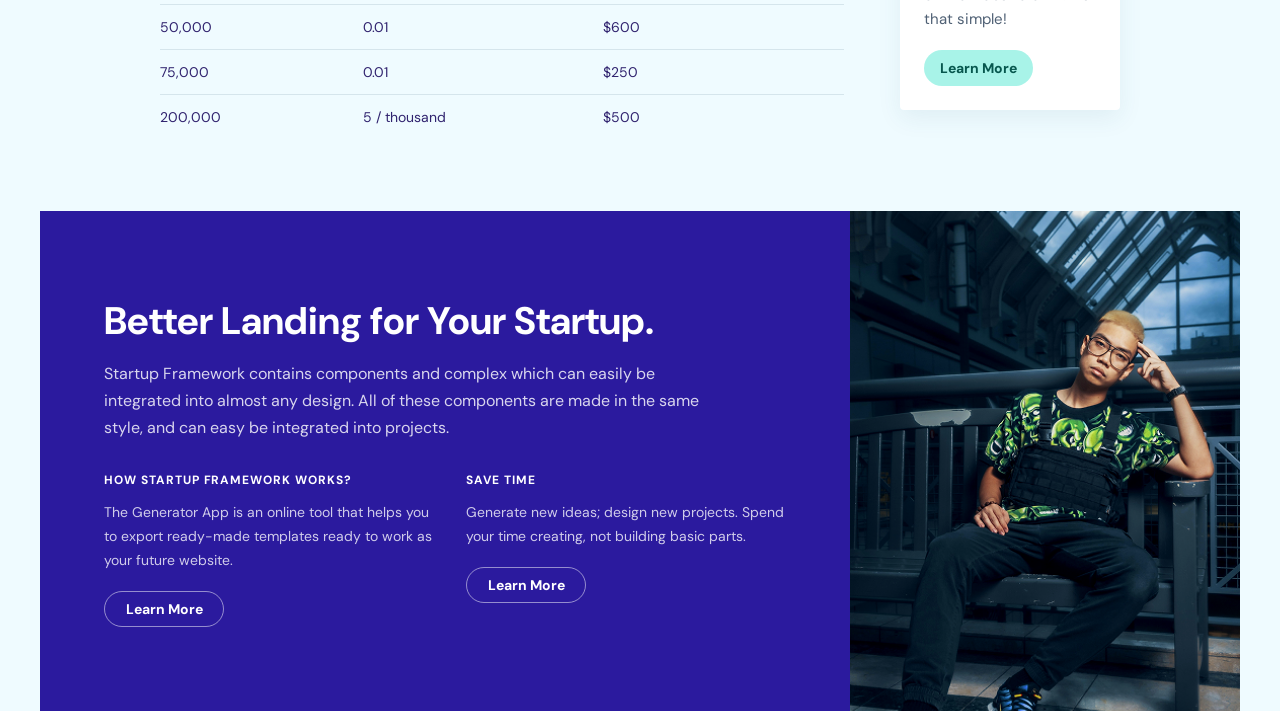
==== commit f1619cd5: "Add My Portfolio page linking to Claude artifact" ====
--- a/index.html
+++ b/index.html
@@ -19,6 +19,7 @@
   <li><a href="#top">Tour</a></li>
   <li><a href="#features">Features</a></li>
   <li><a href="#pricing">Pricing</a></li>
+  <li><a href="my-portfolio.html">My Portfolio</a></li>
   <li><a href="#">Blog</a></li>
   <li><img src="./images/fa-dribbble.png" alt="Dribbble"></li>
   <li><img src="./images/fa-instagram.png" alt="Instagram"></li>
@@ -128,4 +129,4 @@
 
 </main>
  </body>
-</html>+</html>
